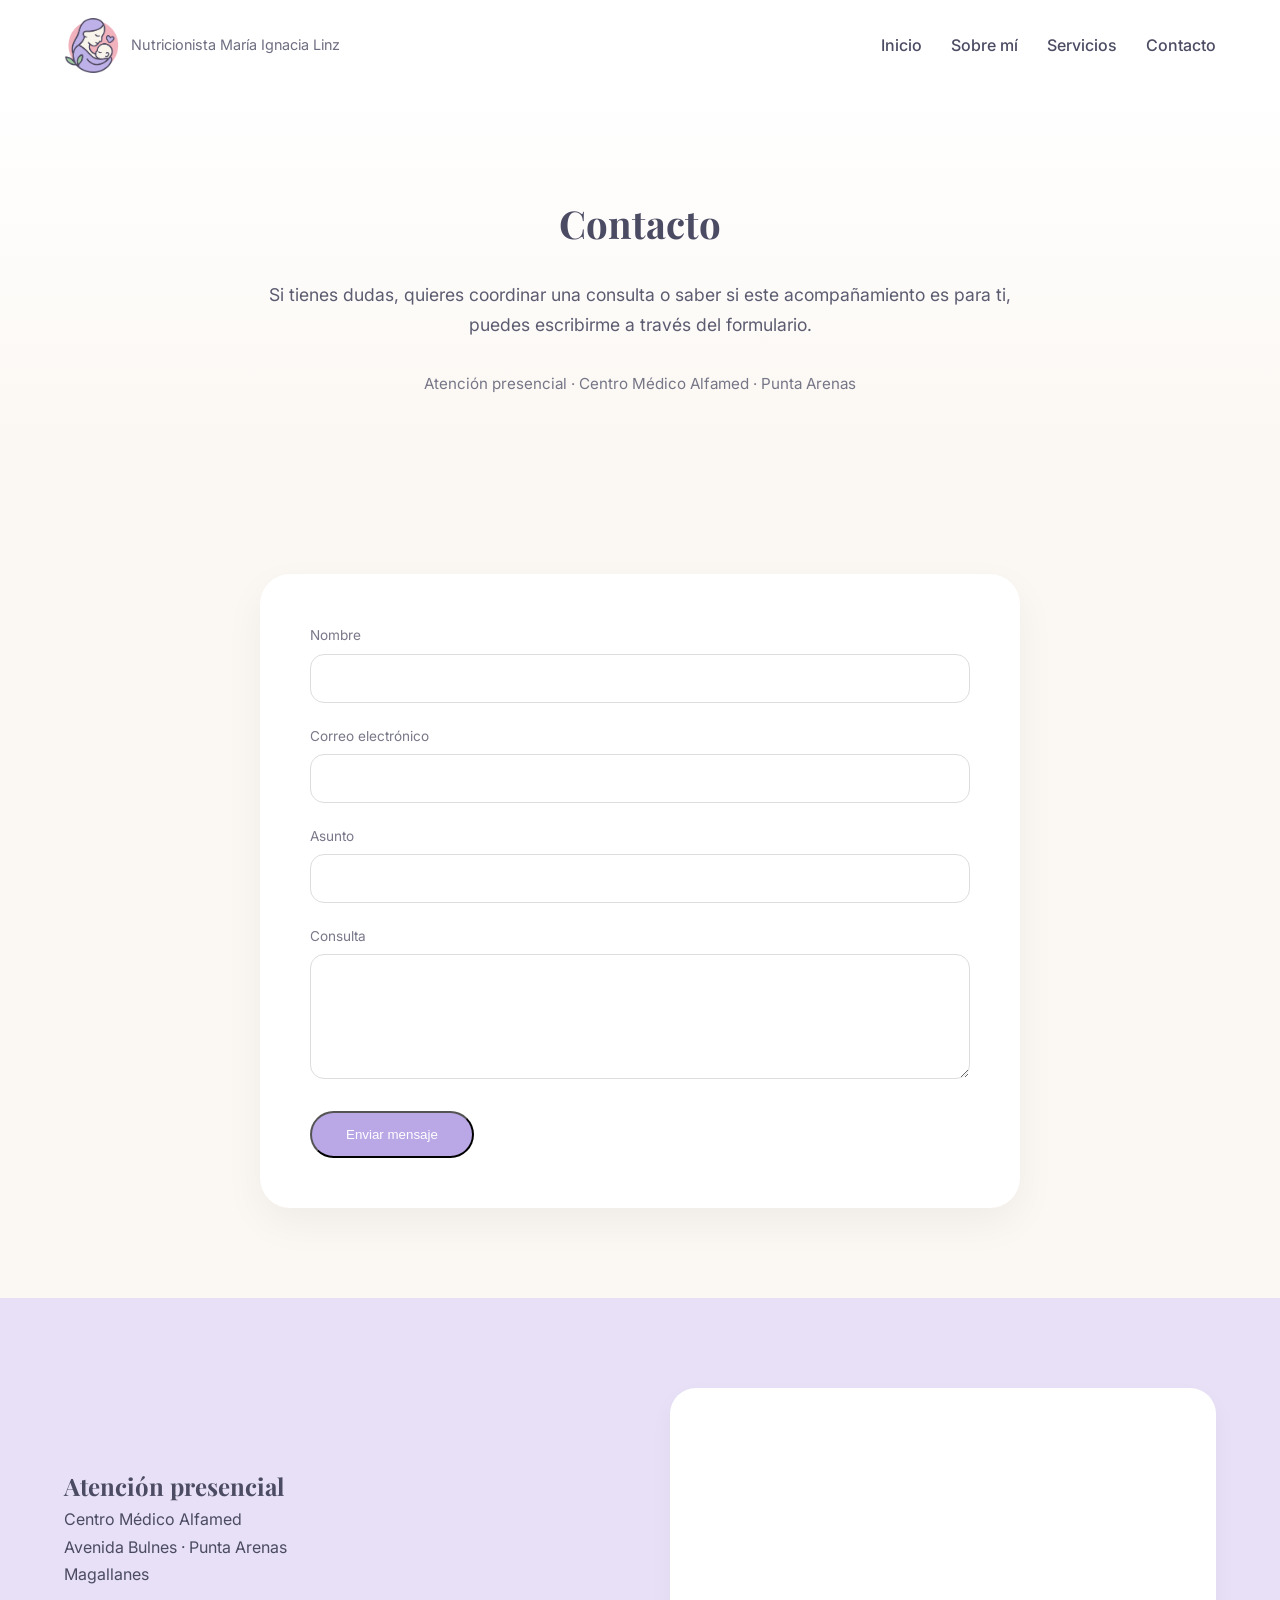
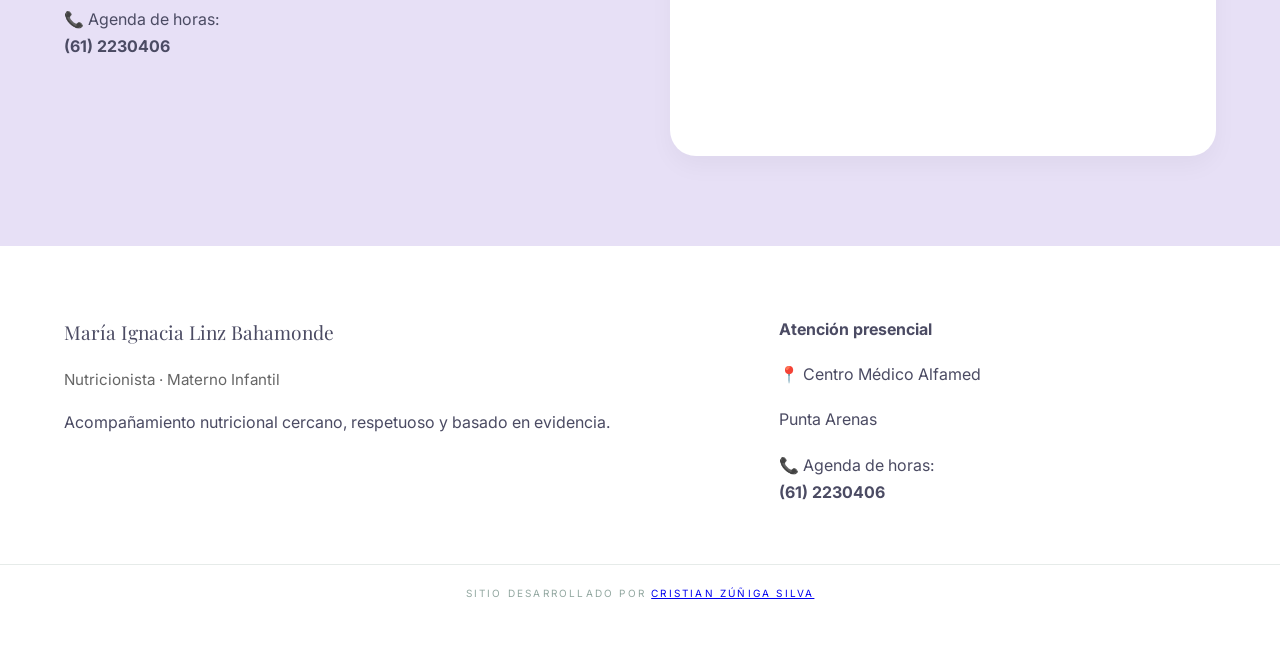
==== contacto.html @ c19d8e0f "initial website" ====
<!DOCTYPE html>
<html lang="es">
<head>
  <meta charset="UTF-8">
  <meta name="viewport" content="width=device-width, initial-scale=1.0">
  <title>Contacto | María Ignacia Linz</title>
  <meta name="description" content="Contacto con María Ignacia Linz, nutricionista materno infantil en Punta Arenas. Agenda tu consulta o envía tus dudas.">
  
  <link rel="stylesheet" href="styles.css">

  <link rel="preconnect" href="https://fonts.googleapis.com">
  <link rel="preconnect" href="https://fonts.gstatic.com" crossorigin>
  <link href="https://fonts.googleapis.com/css2?family=Playfair+Display:wght@500;600&family=Inter:wght@300;400;500&display=swap" rel="stylesheet">
</head>

<body class="contacto">

<header class="header">
  <div class="container header-content">
    <div class="brand">
      <img src="imagenes/logo 3.png" alt="Logo Nutrición Materno Infantil" class="logo">
      <span class="brand-name">Nutricionista María Ignacia Linz</span>
    </div>

    <button class="menu-toggle" aria-label="Abrir menú">
      ☰
    </button>

    <nav class="nav">
      <a href="index.html">Inicio</a>
      <a href="sobre-mi.html">Sobre mí</a>
      <a href="servicios.html">Servicios</a>
      <a href="contacto.html">Contacto</a>
    </nav>

  </div>
</header>

<!-- INTRO CONTACTO -->
<section class="services-intro">
  <div class="services-intro-content">
    <h1>Contacto</h1>
    <p class="services-intro-text">
      Si tienes dudas, quieres coordinar una consulta o saber si este
      acompañamiento es para ti, puedes escribirme a través del formulario.
    </p>
    <p class="services-intro-meta">
      Atención presencial · Centro Médico Alfamed · Punta Arenas
    </p>
  </div>
</section>

<!-- FORMULARIO -->
<section>
  <div class="container narrow">
    
    <form 
      action="https://formspree.io/f/xkoonzjy"
      method="POST"
      class="contact-form"
    >

      <div class="form-group">
        <label for="name">Nombre</label>
        <input type="text" id="name" name="nombre" required>
      </div>

      <div class="form-group">
        <label for="email">Correo electrónico</label>
        <input type="email" id="email" name="email" required>
      </div>

      <div class="form-group">
        <label for="subject">Asunto</label>
        <input type="text" id="subject" name="asunto" required>
      </div>

      <div class="form-group">
        <label for="message">Consulta</label>
        <textarea id="message" name="mensaje" rows="5" required></textarea>
      </div>

      <button type="submit" class="btn primary">
        Enviar mensaje
      </button>

    </form>

  </div>
</section>

<!-- UBICACIÓN -->
<section class="emotional">
  <div class="container emotional-grid">

    <div>
      <h2>Atención presencial</h2>
      <p>
        Centro Médico Alfamed<br>
        Avenida Bulnes · Punta Arenas<br>
        Magallanes
      </p>
      <p>
        📞 Agenda de horas:<br>
        <strong>(61) 2230406</strong>
      </p>
    </div>

    <div class="emotional-card">
      <iframe
        src="https://www.google.com/maps?q=Centro%20M%C3%A9dico%20Alfamed%20Punta%20Arenas&output=embed"
        width="100%"
        height="280"
        style="border:0;"
        allowfullscreen=""
        loading="lazy"
        referrerpolicy="no-referrer-when-downgrade">
      </iframe>
    </div>

  </div>
</section>

<footer class="footer">
  <div class="container footer-grid">

    <div class="footer-brand">
      <p class="footer-name">María Ignacia Linz Bahamonde</p>
      <p class="footer-role">Nutricionista · Materno Infantil</p>
      <p class="footer-phrase">
        Acompañamiento nutricional cercano, respetuoso y basado en evidencia.
      </p>
    </div>

    <div class="footer-contact">
      <p><strong>Atención presencial</strong></p>
      <p>📍 Centro Médico Alfamed</p>
      <p>Punta Arenas</p>
      <p class="footer-phone">
        📞 Agenda de horas:<br>
        <strong>(61) 2230406</strong>
      </p>
    </div>

  </div>

  <div class="footer-credit">
    <p>
      Sitio desarrollado por
      <a href="https://www.linkedin.com/in/cristianzunigas/" target="_blank">
        Cristian Zúñiga Silva
      </a>
    </p>
  </div>
</footer>

<script src="main.js"></script>
</body>
</html>
---- styles.css ----
:root {
  --lila: #b9a7e6;
  --lila-soft: #e7e0f6;
  --rosado: #f4b6c2;
  --crema: #fbf7f2;
  --gris: #4b4b63;
  --verde: #9ec9a3;
}

/* RESET */
* {
  margin: 0;
  padding: 0;
  box-sizing: border-box;
}

/* BASE */
body {
  font-family: 'Inter', sans-serif;
  background: var(--crema);
  color: var(--gris);
  line-height: 1.7;
}

h1, h2 {
  font-family: 'Playfair Display', serif;
}

p {
  margin-bottom: 18px;
}

.container {
  width: 90%;
  max-width: 1200px;
  margin: auto;
}

section {
  padding: 90px 0;
}

/* ==========================
   HELPERS EDITORIALES
========================== */

.container.narrow {
  max-width: 760px;
}

.text-centered-narrow {
  max-width: 720px;
  margin: 0 auto 40px;
  text-align: center;
}

.editorial-close {
  padding: 60px 0;
  text-align: center;
}

.editorial-close p {
  font-size: 1.05rem;
  line-height: 1.7;
}


/* HEADER */
.header {
  background: #fff;
  padding: 18px 0;
  position: relative; /* 👈 CLAVE */
  z-index: 1000;       /* 👈 CLAVE */
}

.header-content {
  display: flex;
  justify-content: space-between;
  align-items: center;
}

.logo {
  height: 55px;
}

/* BRAND */
.brand {
  display: flex;
  align-items: center;
  gap: 12px;
}

.brand-name {
  font-size: 0.9rem;
  opacity: 0.8;
  white-space: nowrap;
}

.nav a {
  margin-left: 25px;
  text-decoration: none;
  color: var(--gris);
  font-weight: 500;
}

.nav a:hover {
  color: var(--lila);
}

/* HERO */
.hero {
  padding: 100px 0;
}

.hero-grid {
  display: grid;
  grid-template-columns: 1.1fr 0.9fr;
  gap: 70px;
  align-items: center;
}

.hero-text {
  max-width: 520px;
}

.hero-text h1 {
  font-size: 2.8rem;
  margin-bottom: 26px;
}

.hero-text p {
  font-size: 1.1rem;
  margin-bottom: 42px;
}

.hero-buttons {
  display: flex;
  gap: 18px;
  margin-bottom: 28px;
}

.hero-image img {
  width: 100%;
  max-height: 420px;
  object-fit: cover;
  border-radius: 30px;
}

/* ==========================
   MENU HAMBURGUESA
========================== */

.menu-toggle {
  display: none;
  background: none;
  border: none;
  font-size: 1.8rem;
  cursor: pointer;
  color: var(--gris);
}

/* Mobile */
@media (max-width: 900px) {
  .menu-toggle {
    display: block;
  }

  .nav {
    position: absolute;
    top: 100%;
    right: 0;
    background: #fff;
    width: 100%;
    display: none;
    flex-direction: column;
    text-align: center;
    padding: 20px 0;
    box-shadow: 0 10px 30px rgba(0,0,0,0.05);
    z-index: 999; /* 👈 AÑADIR */
  }

  .nav a {
    margin: 12px 0;
    display: block;
  }

  .nav.nav-open {
    display: flex;
  }
}




/* ==========================
   SERVICES INTRO
========================== */

.services-intro {
  background: linear-gradient(180deg, #fff, var(--crema));
  padding: 100px 0 70px;
}

.services-intro-content {
  max-width: 760px;
  margin: auto;
  text-align: center;
}

.services-intro h1 {
  font-size: 2.4rem;
  margin-bottom: 24px;
}

.services-intro-text {
  font-size: 1.1rem;
  margin-bottom: 32px;
  opacity: 0.9;
}

.services-intro-meta {
  font-size: 0.95rem;
  opacity: 0.75;
  line-height: 1.6;
}

/* Caja editorial para intro de servicios */
.services-intro-box {
  background: #fff;
  border-radius: 36px;
  padding: 70px 40px;
  max-width: 1000px;
  margin: 40px auto 0;
  box-shadow: 0 20px 50px rgba(0,0,0,0.06);
}

@media (max-width: 700px) {
  .services-intro-box {
    padding: 50px 24px;
    border-radius: 28px;
  }
}


/* BUTTONS */
.btn {
  padding: 14px 34px;
  border-radius: 30px;
  text-decoration: none;
  font-weight: 500;
  display: inline-block;
}

.primary {
  background: var(--lila);
  color: #fff;
}

.primary:hover {
  background: #a795dc;
}

.secondary {
  border: 2px solid var(--lila);
  color: var(--lila);
}

.secondary:hover {
  background: var(--lila-soft);
}

/* VISUAL CONNECTION */
.visual-connection {
  padding: 50px 0;
}

.visual-image {
  width: 100%;
  max-height: 420px;
  object-fit: cover;
  border-radius: 32px;
  box-shadow: 0 15px 35px rgba(0,0,0,0.05);
}

/* EMOTIONAL (BASE INDEX) */
.emotional {
  background: var(--lila-soft);
}

.emotional-grid {
  display: grid;
  grid-template-columns: 1fr 1fr;
  gap: 60px;
  align-items: center;
}

.emotional-card {
  background: #fff;
  padding: 40px;
  border-radius: 26px;
  box-shadow: 0 10px 25px rgba(0,0,0,0.04);
}

/* SERVICES */
.services h2 {
  text-align: center;
  margin-bottom: 55px;
}

.services-grid {
  display: grid;
  grid-template-columns: repeat(auto-fit, minmax(220px, 1fr));
  gap: 22px;
}

.service-card {
  background: #fff;
  padding: 30px;
  border-radius: 26px;
  text-align: center;
  box-shadow: 0 10px 25px rgba(0,0,0,0.04);
  transition: transform 0.3s ease;
}

.service-card:hover {
  transform: translateY(-4px);
}



/* CTA (INDEX) */
.cta {
  background: var(--rosado);
  text-align: center;
}

.cta-pre {
  font-size: 0.95rem;
  margin-bottom: 18px;
  opacity: 0.85;
}

.cta h2 {
  margin-bottom: 22px;
}

.cta p {
  margin-bottom: 34px;
  max-width: 520px;
  margin-inline: auto;
}

/* FOOTER */
.footer {
  background: #fff;
  padding: 70px 0 30px;
}

.footer-grid {
  display: grid;
  grid-template-columns: 1.2fr 0.8fr;
  gap: 60px;
  margin-bottom: 40px;
}

.footer-name {
  font-family: 'Playfair Display', serif;
  font-size: 1.2rem;
}

.footer-role {
  font-size: 0.95rem;
  color: #666;
  margin-bottom: 16px;
}

.footer-credit {
  margin-top:40px;
  padding-top:20px;
  border-top:1px solid rgba(14,59,44,.10);
  text-align:center;
  font-size:10px;
  letter-spacing:.22em;
  text-transform:uppercase;
  color:rgba(14,59,44,.45);
}

/* ==========================
   VARIANTES SOBRE MI
========================== */

body.sobre-mi .hero {
  padding: 80px 0;
  background: linear-gradient(180deg, var(--crema), #fff);
}

body.sobre-mi .hero-text h1 {
  font-size: 2.4rem;
}

body.sobre-mi .emotional {
  padding: 110px 0;
}

body.sobre-mi .services:first-of-type .service-card {
  text-align: left;
  font-size: 0.95rem;
}

body.sobre-mi .cta {
  background: var(--lila-soft);
}

body.sobre-mi .editorial p {
  letter-spacing: 0.2px;
}


/* ==========================
   HERO – VARIANTES POR PÁGINA
========================== */

/* HOME: imagen más profesional, contenida */
body.home .hero-image img {
  border-radius: 22px;
  max-height: 480px;
  object-fit: cover;
}

/* SOBRE MI: imagen más humana, suave */
body.sobre-mi .hero-image img {
  border-radius: 42px;
  max-height: 460px;
}



/* RESPONSIVE */
@media (max-width: 900px) {
  .hero-grid,
  .emotional-grid,
  .process-grid,
  .footer-grid {
    grid-template-columns: 1fr;
    text-align: center;
  }


  .hero-buttons {
    justify-content: center;
  }

  /* Seguimiento nutricional */
  body.servicios .follow-up .services-grid {
    grid-template-columns: 1fr;
  }
}


/* ==========================
   VARIANTE SERVICIOS
========================== */

body.servicios section {
  padding: 80px 0;
}

/* Intro editorial (reemplaza hero) */
body.servicios .services-intro {
  background: linear-gradient(180deg, #fff, var(--crema));
  padding: 100px 0 70px;
}

body.servicios .services-intro h1 {
  font-size: 2.4rem;
  margin-bottom: 24px;
}

body.servicios .services-intro p {
  font-size: 1.05rem;
  max-width: 760px;
  margin: 0 auto 28px;
  opacity: 0.9;
}

body.servicios .services-intro .meta {
  font-size: 0.95rem;
  opacity: 0.75;
}

/* Servicios: look más editorial */
body.servicios .services h2 {
  margin-bottom: 40px;
}

body.servicios .service-card {
  text-align: left;
  padding: 36px 34px;
}

body.servicios .service-card strong {
  display: block;
  font-size: 1rem;
  margin-bottom: 14px;
}

body.servicios .service-card p {
  font-size: 0.95rem;
  line-height: 1.6;
}

/* Proceso más liviano */
body.servicios .process-step {
  box-shadow: 0 10px 30px rgba(0,0,0,0.04);
}

/* CTA más suave que el home */
body.servicios .cta {
  background: var(--lila-soft);
}

/* ==========================
   SEGUIMIENTO NUTRICIONAL
========================== */

.follow-up {
  background-color: #faf7f3; /* leve diferencia respecto al fondo base */
}

body.servicios .follow-up h2 {
  margin-bottom: 30px;
}


/* PROCESS */
.process {
  background: #fff;
}

.process h2 {
  text-align: center;
}

.process-grid {
  display: grid;
  grid-template-columns: repeat(3, 1fr);
  gap: 32px;
  margin-top: 50px;
}

.process-step {
  background: var(--lila-soft);
  padding: 34px;
  border-radius: 26px;
  text-align: center;
}

.process-step span {
  display: inline-block;
  background: var(--lila);
  color: #fff;
  width: 42px;
  height: 42px;
  border-radius: 50%;
  line-height: 42px;
  margin-bottom: 18px;
}

body.servicios .follow-up .services-grid {
  grid-template-columns: repeat(2, 1fr);
  max-width: 900px;
  margin: 0 auto;
}

.follow-up-title {
  text-align: center;
  margin-bottom: 40px;
}

.follow-up-intro {
  text-align: center;
  max-width: 720px;
  margin: 0 auto 50px;
  font-size: 1rem;
  opacity: 0.9;
}

body.servicios .follow-up {
  border-top: 1px solid rgba(0,0,0,0.04);
}


/* ==========================
   FORMULARIO DE CONTACTO
========================== */

.contact-form {
  background: #fff;
  padding: 50px;
  border-radius: 30px;
  box-shadow: 0 15px 40px rgba(0,0,0,0.05);
}

.form-group {
  display: flex;
  flex-direction: column;
  margin-bottom: 22px;
}

.form-group label {
  font-size: 0.85rem;
  margin-bottom: 6px;
  opacity: 0.75;
}

.form-group input,
.form-group textarea {
  font-family: 'Inter', sans-serif;
  padding: 14px 16px;
  border-radius: 14px;
  border: 1px solid #ddd;
  font-size: 0.95rem;
  background: #fff;
  transition: border 0.2s ease, box-shadow 0.2s ease;
}

.form-group input:focus,
.form-group textarea:focus {
  outline: none;
  border-color: var(--lila);
  box-shadow: 0 0 0 3px rgba(185, 167, 230, 0.25);
}

.contact-form button {
  margin-top: 10px;
}
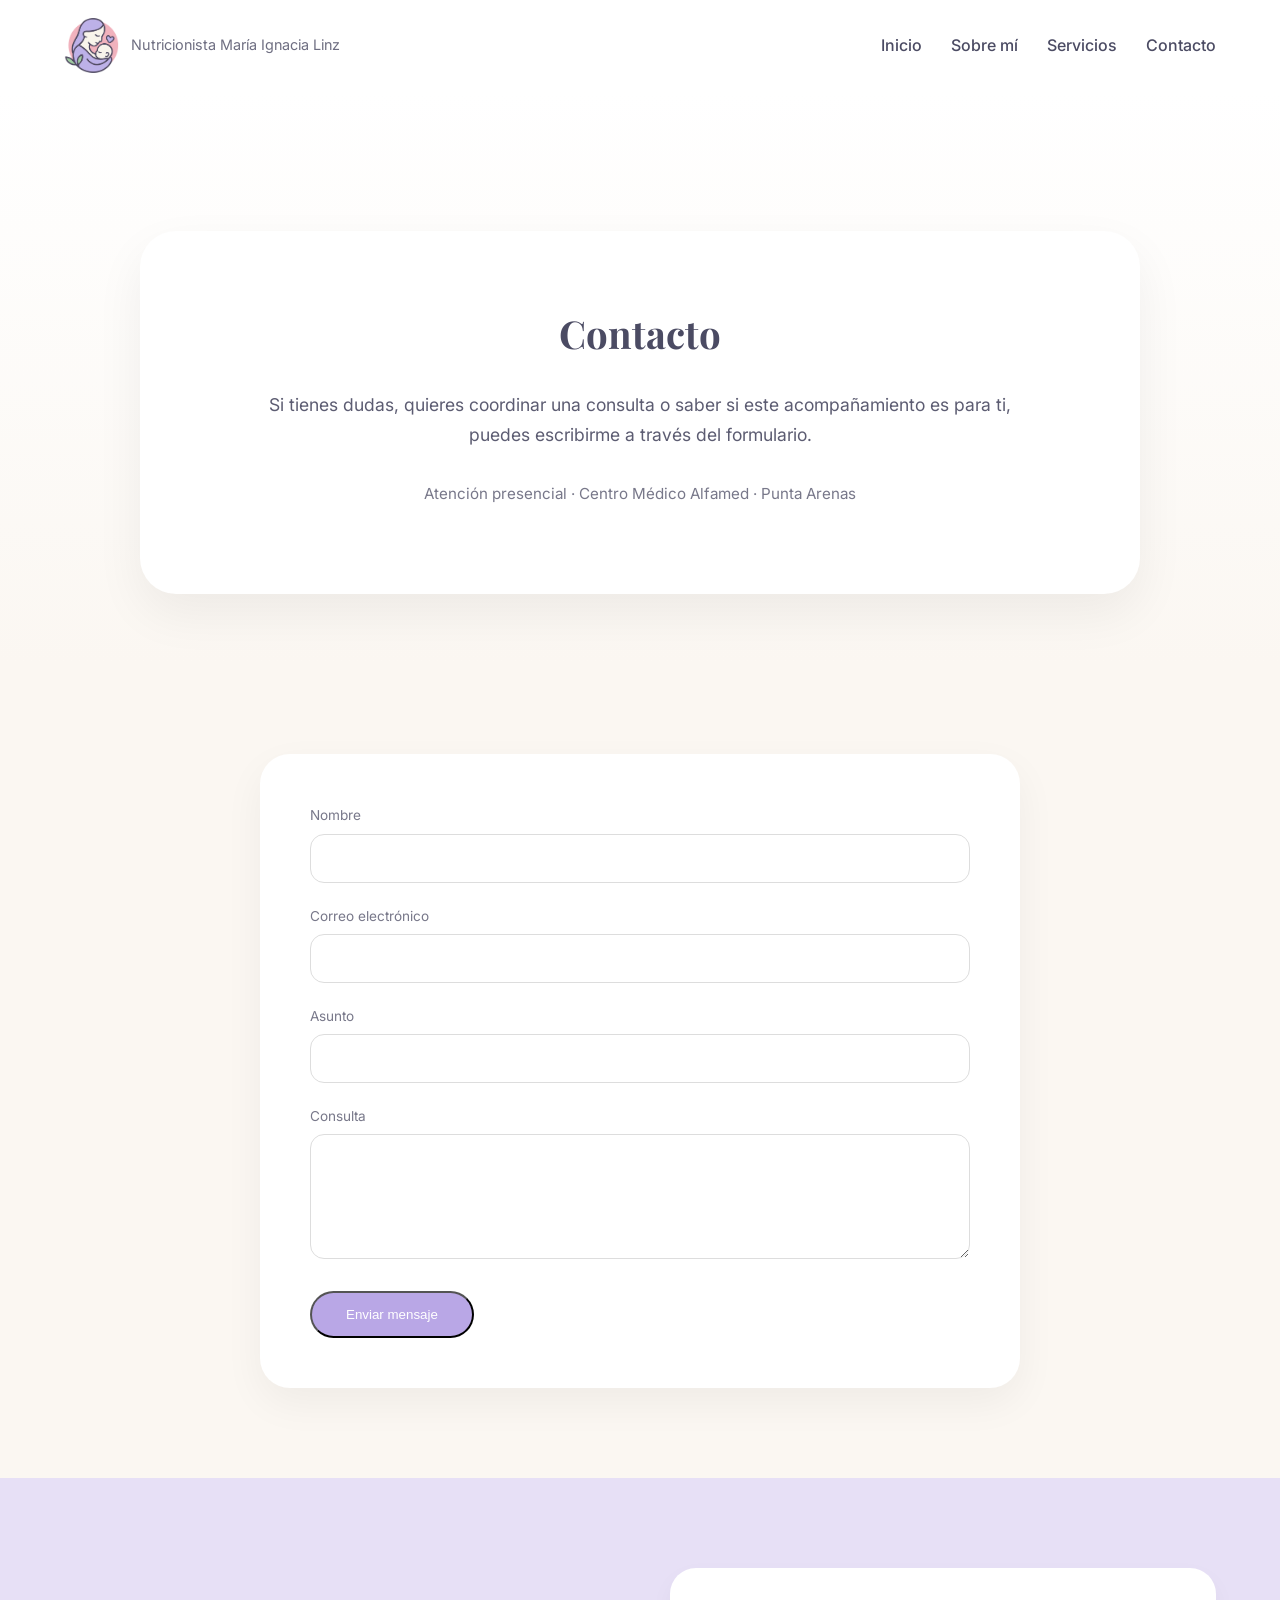
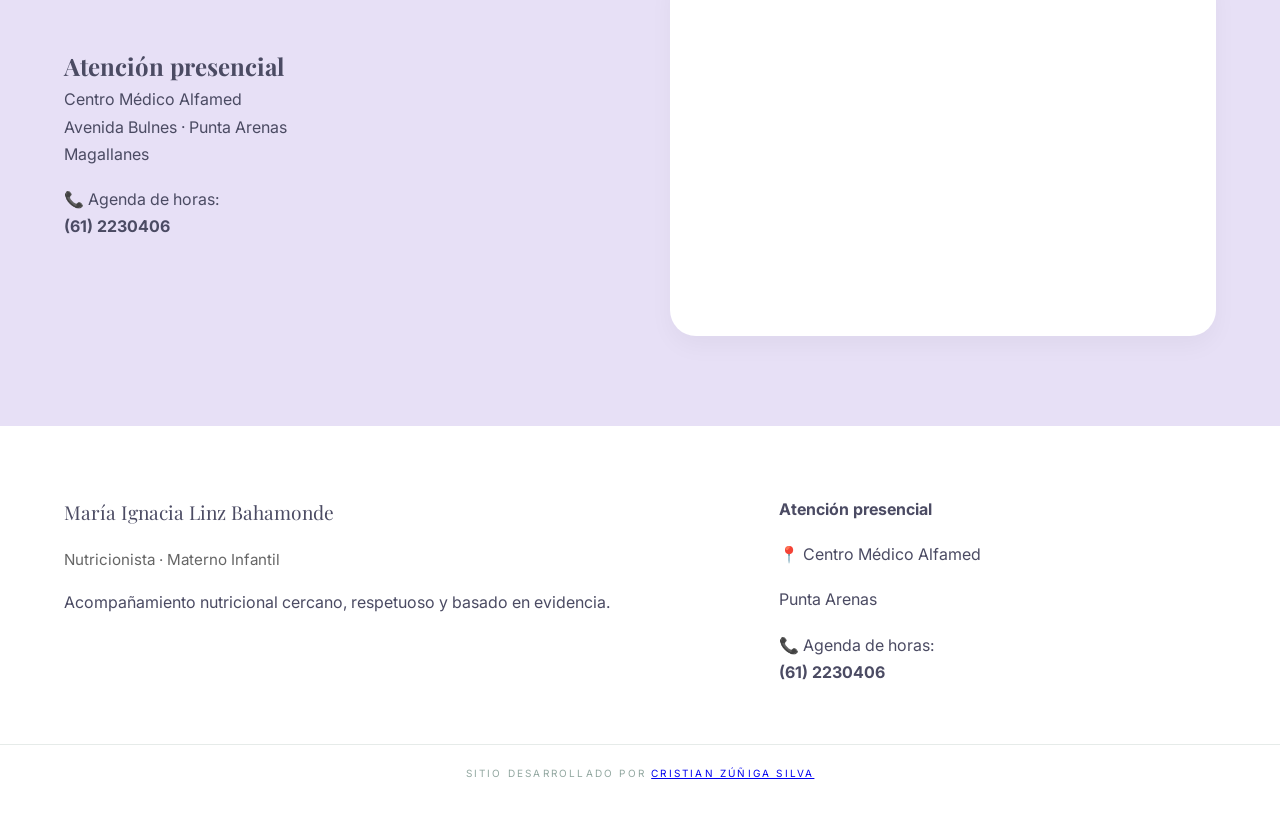
==== commit 64958e96: "Update contacto.html" ====
--- a/contacto.html
+++ b/contacto.html
@@ -36,21 +36,21 @@
   </div>
 </header>
 
-<!-- INTRO CONTACTO -->
 <section class="services-intro">
-  <div class="services-intro-content">
-    <h1>Contacto</h1>
-    <p class="services-intro-text">
-      Si tienes dudas, quieres coordinar una consulta o saber si este
-      acompañamiento es para ti, puedes escribirme a través del formulario.
-    </p>
-    <p class="services-intro-meta">
-      Atención presencial · Centro Médico Alfamed · Punta Arenas
-    </p>
+  <div class="services-intro-box">
+    <div class="container services-intro-content">
+      <h1>Contacto</h1>
+      <p class="services-intro-text">
+        Si tienes dudas, quieres coordinar una consulta o saber si este
+        acompañamiento es para ti, puedes escribirme a través del formulario.
+      </p>
+      <p class="services-intro-meta">
+        Atención presencial · Centro Médico Alfamed · Punta Arenas
+      </p>
+    </div>
   </div>
 </section>
 
-<!-- FORMULARIO -->
 <section>
   <div class="container narrow">
     
@@ -89,7 +89,6 @@
   </div>
 </section>
 
-<!-- UBICACIÓN -->
 <section class="emotional">
   <div class="container emotional-grid">
 
@@ -157,3 +156,5 @@
 <script src="main.js"></script>
 </body>
 </html>
+
+
--- a/styles.css
+++ b/styles.css
@@ -456,6 +456,24 @@
   }
 }
 
+  /* ==========================
+     SERVICIOS – MOBILE FIX
+  ========================== */
+
+  body.servicios .services-grid {
+    max-width: 520px;
+    margin: 0 auto;
+  }
+
+  body.servicios .service-card {
+    padding: 24px 22px;
+    text-align: left;
+  }
+
+  body.servicios .service-card p {
+    font-size: 0.9rem;
+    line-height: 1.55;
+  }
 
 /* ==========================
    VARIANTE SERVICIOS
@@ -546,6 +564,10 @@
   grid-template-columns: repeat(3, 1fr);
   gap: 32px;
   margin-top: 50px;
+}
+
+.process-step {
+  min-width: 0;
 }
 
 .process-step {
@@ -634,3 +656,41 @@
 .contact-form button {
   margin-top: 10px;
 }
+
+/* ==========================
+   FIX MOBILE SAFARI – PROCESO
+========================== */
+
+@media (max-width: 600px) {
+
+  body {
+    overflow-x: hidden;
+  }
+
+  .process-grid {
+    grid-template-columns: 1fr !important;
+    gap: 24px;
+  }
+
+  .process-step {
+    padding: 28px 22px;
+  }
+  /* Seguimiento nutricional */
+  body.servicios .follow-up .service-card {
+    padding: 22px 20px;
+  }
+
+  body.servicios .follow-up .service-card p {
+    font-size: 0.88rem;
+    line-height: 1.5;
+  }
+
+  body.servicios .follow-up .service-card strong {
+    font-size: 0.95rem;
+    display: block;
+    margin-bottom: 10px;
+  }
+
+}
+
+
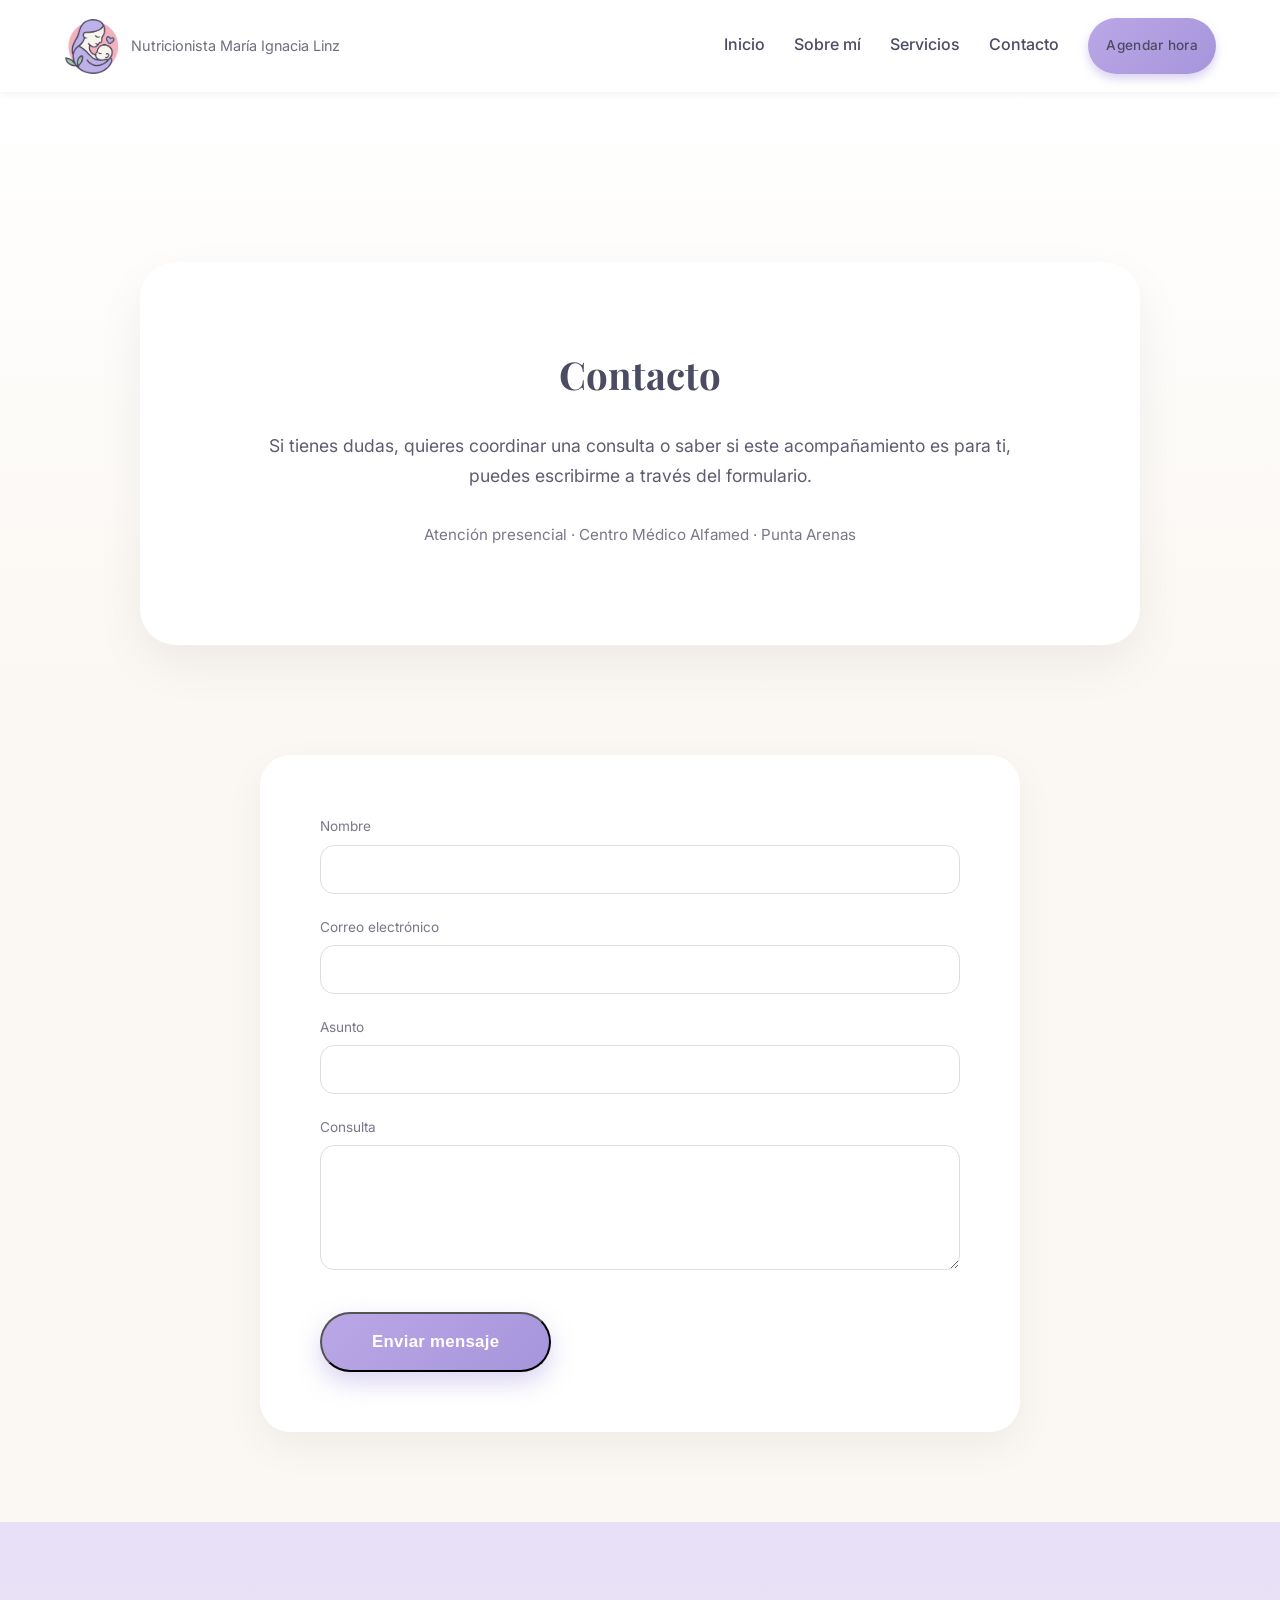
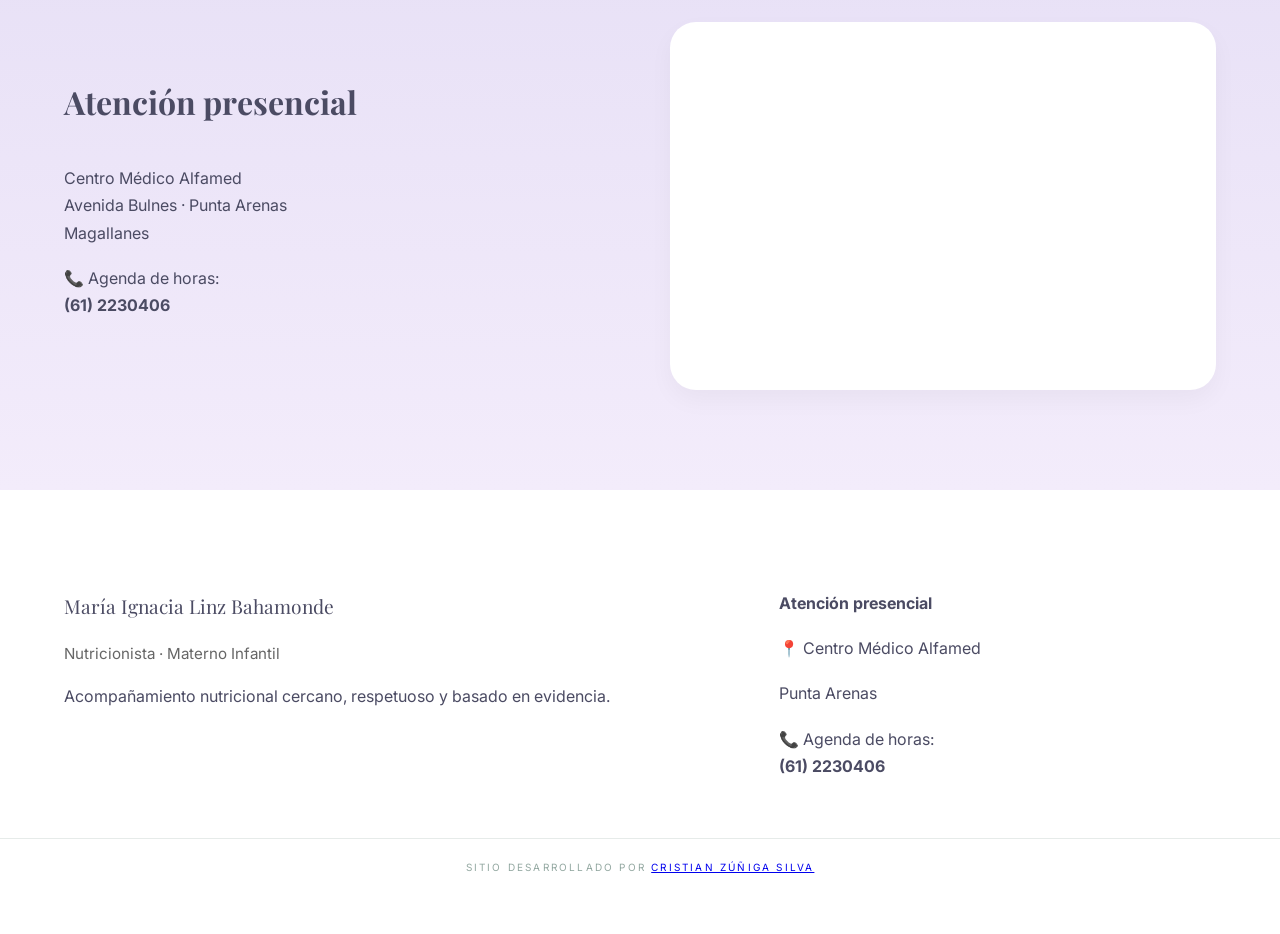
==== commit 0e1ef733: "Update contacto.html" ====
--- a/contacto.html
+++ b/contacto.html
@@ -31,6 +31,7 @@
       <a href="sobre-mi.html">Sobre mí</a>
       <a href="servicios.html">Servicios</a>
       <a href="contacto.html">Contacto</a>
+      <a href="agendar.html" class="btn tertiary nav-cta">Agendar hora</a>
     </nav>
 
   </div>
@@ -156,5 +157,3 @@
 <script src="main.js"></script>
 </body>
 </html>
-
-
--- a/styles.css
+++ b/styles.css
@@ -5,6 +5,11 @@
   --crema: #fbf7f2;
   --gris: #4b4b63;
   --verde: #9ec9a3;
+
+  --space-xl: 110px;
+  --space-lg: 90px;
+  --space-md: 70px;
+  --space-sm: 50px;
 }
 
 /* RESET */
@@ -37,7 +42,12 @@
 }
 
 section {
-  padding: 90px 0;
+  padding: var(--space-lg) 0;
+}
+
+/* CONTACTO AJUSTES */
+body.contacto section:nth-of-type(2) {
+  padding-top: 40px;
 }
 
 /* ==========================
@@ -55,8 +65,12 @@
 }
 
 .editorial-close {
-  padding: 60px 0;
-  text-align: center;
+  padding: 80px 0 60px;
+  text-align: center;
+}
+
+body.sobre-mi .editorial-close {
+  background: #fff;
 }
 
 .editorial-close p {
@@ -64,14 +78,34 @@
   line-height: 1.7;
 }
 
+body.sobre-mi .services:nth-of-type(3) .service-card {
+  padding: 18px 22px;
+  font-size: 0.9rem;
+  border-radius: 40px;
+  box-shadow: 0 5px 15px rgba(0,0,0,0.05);
+}
+
+/* BLOQUE HUMANO SOBRE MI */
+body.sobre-mi .services:nth-of-type(2) {
+  background: var(--crema);
+}
+
+body.sobre-mi .services:nth-of-type(2) .service-card {
+  background: #fff;
+  border-radius: 22px;
+}
 
 /* HEADER */
 .header {
-  background: #fff;
+  background: rgba(255,255,255,0.95);
+  backdrop-filter: blur(8px);
   padding: 18px 0;
-  position: relative; /* 👈 CLAVE */
-  z-index: 1000;       /* 👈 CLAVE */
-}
+  position: sticky;
+  top: 0;
+  z-index: 1000;
+  box-shadow: 0 2px 8px rgba(0,0,0,.05);
+}
+
 
 .header-content {
   display: flex;
@@ -109,7 +143,7 @@
 
 /* HERO */
 .hero {
-  padding: 100px 0;
+  padding: 140px 0 120px;
 }
 
 .hero-grid {
@@ -124,8 +158,9 @@
 }
 
 .hero-text h1 {
-  font-size: 2.8rem;
-  margin-bottom: 26px;
+  font-size: clamp(2.8rem, 5vw, 3.8rem);
+  line-height: 1.12;
+  margin-bottom: 32px;
 }
 
 .hero-text p {
@@ -159,8 +194,588 @@
   color: var(--gris);
 }
 
-/* Mobile */
+
+/* ==========================
+   SERVICES INTRO
+========================== */
+
+.services-intro {
+  background: linear-gradient(180deg, #fff, var(--crema));
+  padding: var(--space-xl) 0 var(--space-md);
+}
+
+.services-intro-content {
+  max-width: 760px;
+  margin: auto;
+  text-align: center;
+}
+
+.services-intro h1 {
+  font-size: 2.4rem;
+  margin-bottom: 24px;
+}
+
+.services-intro-text {
+  font-size: 1.1rem;
+  margin-bottom: 32px;
+  opacity: 0.9;
+}
+
+.services-intro-meta {
+  font-size: 0.95rem;
+  opacity: 0.75;
+  line-height: 1.6;
+}
+
+/* Caja editorial para intro de servicios */
+.services-intro-box {
+  background: #fff;
+  border-radius: 36px;
+  padding: 80px 60px;
+  max-width: 1000px;
+  margin: 60px auto 0;
+  box-shadow: 0 20px 50px rgba(0,0,0,0.06);
+}
+
+
+/* BUTTONS */
+.btn {
+  padding: 18px 50px;   /* más ancho + más alto */
+  min-height: 56px;     /* altura mínima táctil (UX móvil real) */
+  font-size: 1.05rem;
+  border-radius: 40px;  /* más moderno */
+  font-weight: 600;     /* más peso visual */
+  letter-spacing: .3px;
+
+  text-decoration: none;
+  display: inline-flex;
+  align-items: center;
+  justify-content: center;
+}
+
+
+.primary {
+  background: linear-gradient(135deg, var(--lila), #a795dc);
+  color: #fff;
+  box-shadow: 0 10px 24px rgba(149,128,214,.35);
+  transition: .25s ease;
+}
+
+.primary:hover {
+  transform: translateY(-3px);
+  box-shadow: 0 16px 34px rgba(149,128,214,.45);
+}
+
+.secondary {
+  border: 2px solid var(--lila);
+  color: var(--lila);
+}
+
+.secondary:hover {
+  background: var(--lila-soft);
+}
+
+.tertiary {
+  background: linear-gradient(135deg, var(--lila), #a795dc);
+  color: #fff;
+  box-shadow: 0 5px 10px rgba(149,128,214,.35);
+  transition: .25s ease;
+}
+
+.tertiary:hover {
+  transform: translateY(-2px);
+  box-shadow: 0 10px 30px rgba(149,128,214,.45);
+}
+
+/* VISUAL CONNECTION */
+.visual-connection {
+  padding: 50px 0;
+}
+
+.visual-image {
+  width: 100%;
+  max-height: 420px;
+  object-fit: cover;
+  border-radius: 32px;
+  box-shadow: 0 15px 35px rgba(0,0,0,0.05);
+}
+
+/* EMOTIONAL (BASE INDEX) */
+.emotional {
+  background: linear-gradient(180deg, var(--lila-soft), #f3ecfb);
+}
+
+body.contacto .emotional {
+  padding: 100px 0;
+}
+
+.emotional-grid {
+  display: grid;
+  grid-template-columns: 1fr 1fr;
+  gap: 60px;
+  align-items: center;
+}
+
+.emotional-card {
+  background: #fff;
+  padding: 40px;
+  border-radius: 26px;
+  box-shadow: 0 10px 25px rgba(0,0,0,0.04);
+}
+
+/* SERVICES */
+.services h2 {
+  text-align: center;
+  margin-bottom: 55px;
+}
+
+.services-grid {
+  display: grid;
+  grid-template-columns: repeat(auto-fit, minmax(260px, 1fr));
+  gap: 26px;
+}
+
+.service-card {
+  background: #fff;
+  padding: 34px 32px;
+  border-radius: 26px;
+  height: 100%;
+  text-align: center;
+  box-shadow: 0 15px 40px rgba(0,0,0,0.06);
+  border: 1px solid rgba(0,0,0,0.03);
+  transition: transform 0.3s ease;
+}
+
+.service-card:hover {
+  transform: translateY(-4px);
+}
+
+
+
+/* CTA (INDEX) */
+.cta {
+  background: linear-gradient(135deg, var(--rosado), #f7c6cf);
+  text-align: center;
+  color: #3d3d4f;
+}
+
+.cta .btn.primary {
+  background: var(--lila);
+  box-shadow: 0 12px 30px rgba(0,0,0,.12);
+}
+
+.cta-pre {
+  font-size: 0.95rem;
+  margin-bottom: 18px;
+  opacity: 0.85;
+}
+
+.cta h2 {
+  margin-bottom: 22px;
+}
+
+.cta p {
+  margin-bottom: 34px;
+  max-width: 520px;
+  margin-inline: auto;
+}
+
+/* FOOTER */
+.footer {
+  background: #fff;
+  padding: 100px 0 40px;
+}
+
+.footer-grid {
+  display: grid;
+  grid-template-columns: 1.2fr 0.8fr;
+  gap: 60px;
+  margin-bottom: 40px;
+}
+
+.footer-name {
+  font-family: 'Playfair Display', serif;
+  font-size: 1.2rem;
+}
+
+.footer-role {
+  font-size: 0.95rem;
+  color: #666;
+  margin-bottom: 16px;
+}
+
+.footer-credit {
+  margin-top:40px;
+  padding-top:20px;
+  border-top:1px solid rgba(14,59,44,.10);
+  text-align:center;
+  font-size:10px;
+  letter-spacing:.22em;
+  text-transform:uppercase;
+  color:rgba(14,59,44,.45);
+}
+
+/* ==========================
+   VARIANTES SOBRE MI
+========================== */
+
+body.sobre-mi .hero {
+  padding: 110px 0 90px;
+  background: linear-gradient(180deg, #fff, var(--crema));
+}
+
+body.sobre-mi .hero-text h1 {
+  font-size: 2.6rem;
+  margin-bottom: 12px;
+}
+
+body.sobre-mi .hero-text p {
+  font-size: 1.05rem;
+  max-width: 480px;
+  margin-bottom: 14px;
+}
+
+body.sobre-mi .hero-text p:last-child {
+  margin-bottom: 0;
+}
+
+body.sobre-mi .emotional {
+  padding: 100px 0;
+  background: linear-gradient(180deg, var(--lila-soft), #efe8fb);
+}
+
+body.sobre-mi .services:first-of-type .service-card {
+  text-align: left;
+  font-size: 0.95rem;
+}
+
+body.sobre-mi .cta {
+  background: linear-gradient(180deg, var(--lila-soft), #e3daf8);
+}
+
+body.sobre-mi .editorial p {
+  letter-spacing: 0.2px;
+}
+
+/* ==========================
+   SOBRE MI - FORMACIÓN
+========================== */
+
+body.sobre-mi .services:nth-of-type(1) .services-grid {
+  max-width: 900px;
+  margin: 40px auto 0;
+  grid-template-columns: repeat(auto-fit, minmax(220px, 1fr));
+  gap: 18px;
+}
+
+body.sobre-mi .service-card {
+  padding: 22px 18px;
+  font-size: 0.9rem;
+  line-height: 1.5;
+  text-align: center;
+  border-radius: 18px;
+  box-shadow: 0 8px 20px rgba(0,0,0,0.05);
+}
+
+body.sobre-mi .services:nth-of-type(1) {
+  background: linear-gradient(180deg, #fff, #f8f6f2);
+}
+
+body.sobre-mi .service-card strong {
+  display: block;
+  margin-bottom: 6px;
+  font-size: 0.95rem;
+}
+
+body.sobre-mi .services {
+  padding: 70px 0;
+}
+
+body.sobre-mi .services-grid {
+  align-items: stretch;
+}
+
+/* ==========================
+   HERO – VARIANTES POR PÁGINA
+========================== */
+
+/* HOME: imagen más profesional, contenida */
+body.home .hero-image img {
+  border-radius: 22px;
+  max-height: 480px;
+  object-fit: cover;
+}
+
+/* SOBRE MI: imagen más humana, suave */
+body.sobre-mi .hero-image img {
+  border-radius: 42px;
+  max-height: 460px;
+}
+
+
+
+  /* ==========================
+     SERVICIOS – AJUSTES BASE
+  ========================== */
+
+  body.servicios .services-grid {
+    max-width: 900px;
+    margin: 0 auto;
+  }
+
+  body.servicios .service-card {
+    padding: 32px 34px;
+    text-align: left;
+  }
+
+  body.servicios .service-card p {
+    font-size: 0.9rem;
+    line-height: 1.55;
+  }
+
+
+/* ==========================
+   VARIANTE SERVICIOS
+========================== */
+
+body.servicios section {
+  padding: 70px 0;
+}
+
+/* Intro editorial (reemplaza hero) */
+body.servicios .services-intro {
+  background: linear-gradient(180deg, #fff, var(--crema));
+}
+
+body.servicios .services-intro h1 {
+  font-size: 2.4rem;
+  margin-bottom: 24px;
+}
+
+body.servicios .services-intro p {
+  font-size: 1.05rem;
+  max-width: 760px;
+  margin: 0 auto 28px;
+  opacity: 0.9;
+}
+
+body.servicios .services-intro .meta {
+  font-size: 0.95rem;
+  opacity: 0.75;
+}
+
+/* Servicios: look más editorial */
+body.servicios .services h2 {
+  margin-bottom: 40px;
+}
+
+
+body.servicios .service-card strong {
+  display: block;
+  font-size: 1rem;
+  margin-bottom: 10px;
+  line-height: 1.4;
+}
+
+body.servicios .service-card p {
+  font-size: 0.95rem;
+  line-height: 1.6;
+}
+
+/* Proceso más liviano */
+body.servicios .process-step {
+  box-shadow: 0 10px 30px rgba(0,0,0,0.04);
+}
+
+/* CTA más suave que el home */
+body.servicios .cta {
+  background: linear-gradient(180deg, var(--lila-soft), #ddd3f5);
+  margin-top: 40px;
+}
+
+/* ==========================
+   SEGUIMIENTO NUTRICIONAL
+========================== */
+
+.follow-up {
+  background: linear-gradient(180deg, #faf7f3, #f3eee8); /* leve diferencia respecto al fondo base */
+}
+
+body.servicios .follow-up h2 {
+  margin-bottom: 30px;
+}
+
+
+/* PROCESS */
+.process {
+  background: var(--lila-soft);
+  padding: 90px 0;
+  border-top: 1px solid rgba(0,0,0,0.05);
+  border-bottom: 1px solid rgba(0,0,0,0.05);
+}
+
+
+.process h2 {
+  text-align: center;
+}
+
+.process-grid {
+  display: grid;
+  grid-template-columns: repeat(3, 1fr);
+  gap: 32px;
+  margin-top: 50px;
+}
+
+.process-step {
+  min-width: 0;
+  background: #fff;
+  padding: 34px;
+  border-radius: 26px;
+  text-align: center;
+  box-shadow: 0 10px 25px rgba(0,0,0,.06);
+  transition: .25s ease;
+}
+
+.process-step:hover {
+  transform: translateY(-4px);
+  box-shadow: 0 18px 38px rgba(0,0,0,.10);
+}
+
+
+.process-step span {
+  display: inline-block;
+  background: var(--lila);
+  color: #fff;
+  width: 42px;
+  height: 42px;
+  border-radius: 50%;
+  line-height: 42px;
+  margin-bottom: 18px;
+}
+
+body.servicios .follow-up .services-grid {
+  grid-template-columns: repeat(2, 1fr);
+  max-width: 900px;
+  margin: 0 auto;
+}
+
+.follow-up-title {
+  text-align: center;
+  margin-bottom: 40px;
+}
+
+.follow-up-intro {
+  text-align: center;
+  max-width: 720px;
+  margin: 0 auto 50px;
+  font-size: 1rem;
+  opacity: 0.9;
+}
+
+body.servicios .follow-up {
+  border-top: 1px solid rgba(0,0,0,0.04);
+}
+
+
+/* ==========================
+   FORMULARIO DE CONTACTO
+========================== */
+
+.contact-form {
+  background: #fff;
+  padding: 60px;
+  border-radius: 30px;
+  box-shadow: 0 15px 40px rgba(0,0,0,0.05);
+}
+
+.form-group {
+  display: flex;
+  flex-direction: column;
+  margin-bottom: 22px;
+}
+
+.form-group label {
+  font-size: 0.85rem;
+  margin-bottom: 6px;
+  opacity: 0.75;
+}
+
+.form-group input,
+.form-group textarea {
+  font-family: 'Inter', sans-serif;
+  padding: 14px 16px;
+  border-radius: 14px;
+  border: 1px solid #ddd;
+  font-size: 0.95rem;
+  background: #fff;
+  transition: border 0.2s ease, box-shadow 0.2s ease;
+}
+
+.form-group input:focus,
+.form-group textarea:focus {
+  outline: none;
+  border-color: var(--lila);
+  box-shadow: 0 0 0 3px rgba(185, 167, 230, 0.25);
+}
+
+.contact-form button {
+  margin-top: 20px;
+  align-self: center;
+  min-width: 200px;
+}
+
+
+/* BOTON CTA NAV */
+.nav-cta {
+  margin-left: 20px;
+  padding: 8px 18px;
+  font-size: 0.85rem;
+}
+
+
+/* ==========================
+   AGENDAR (CORRECTO)
+========================== */
+
+body.agendar .agendar-hero {
+  padding: var(--space-xl) 0 var(--space-md);
+  text-align: center;
+}
+
+body.agendar .agendar-sub {
+  font-size: 1.05rem;
+  margin-bottom: 40px;
+  opacity: 0.9;
+}
+
+body.agendar .agendar-btn {
+  font-size: 1.05rem;
+  padding: 16px 42px;
+  border-radius: 40px;
+  margin-bottom: 36px; /* 👈 EL ESPACIADO REAL */
+}
+
+body.agendar .agendar-note {
+  font-size: 0.9rem;
+  opacity: 0.7;
+  margin: 0;
+}
+
+
+/* =================================================
+   RESPONSIVE
+   TODO EL MOBILE VIVE AQUÍ (NADA ARRIBA)
+================================================= */
+
+@media (min-width: 1200px){
+  section h2{
+    font-size: 2.3rem;
+  }
+}
+
+/* ===== TABLET / MENU ===== */
 @media (max-width: 900px) {
+
   .menu-toggle {
     display: block;
   }
@@ -176,7 +791,7 @@
     text-align: center;
     padding: 20px 0;
     box-shadow: 0 10px 30px rgba(0,0,0,0.05);
-    z-index: 999; /* 👈 AÑADIR */
+    z-index: 999;
   }
 
   .nav a {
@@ -187,256 +802,7 @@
   .nav.nav-open {
     display: flex;
   }
-}
-
-
-
-
-/* ==========================
-   SERVICES INTRO
-========================== */
-
-.services-intro {
-  background: linear-gradient(180deg, #fff, var(--crema));
-  padding: 100px 0 70px;
-}
-
-.services-intro-content {
-  max-width: 760px;
-  margin: auto;
-  text-align: center;
-}
-
-.services-intro h1 {
-  font-size: 2.4rem;
-  margin-bottom: 24px;
-}
-
-.services-intro-text {
-  font-size: 1.1rem;
-  margin-bottom: 32px;
-  opacity: 0.9;
-}
-
-.services-intro-meta {
-  font-size: 0.95rem;
-  opacity: 0.75;
-  line-height: 1.6;
-}
-
-/* Caja editorial para intro de servicios */
-.services-intro-box {
-  background: #fff;
-  border-radius: 36px;
-  padding: 70px 40px;
-  max-width: 1000px;
-  margin: 40px auto 0;
-  box-shadow: 0 20px 50px rgba(0,0,0,0.06);
-}
-
-@media (max-width: 700px) {
-  .services-intro-box {
-    padding: 50px 24px;
-    border-radius: 28px;
-  }
-}
-
-
-/* BUTTONS */
-.btn {
-  padding: 14px 34px;
-  border-radius: 30px;
-  text-decoration: none;
-  font-weight: 500;
-  display: inline-block;
-}
-
-.primary {
-  background: var(--lila);
-  color: #fff;
-}
-
-.primary:hover {
-  background: #a795dc;
-}
-
-.secondary {
-  border: 2px solid var(--lila);
-  color: var(--lila);
-}
-
-.secondary:hover {
-  background: var(--lila-soft);
-}
-
-/* VISUAL CONNECTION */
-.visual-connection {
-  padding: 50px 0;
-}
-
-.visual-image {
-  width: 100%;
-  max-height: 420px;
-  object-fit: cover;
-  border-radius: 32px;
-  box-shadow: 0 15px 35px rgba(0,0,0,0.05);
-}
-
-/* EMOTIONAL (BASE INDEX) */
-.emotional {
-  background: var(--lila-soft);
-}
-
-.emotional-grid {
-  display: grid;
-  grid-template-columns: 1fr 1fr;
-  gap: 60px;
-  align-items: center;
-}
-
-.emotional-card {
-  background: #fff;
-  padding: 40px;
-  border-radius: 26px;
-  box-shadow: 0 10px 25px rgba(0,0,0,0.04);
-}
-
-/* SERVICES */
-.services h2 {
-  text-align: center;
-  margin-bottom: 55px;
-}
-
-.services-grid {
-  display: grid;
-  grid-template-columns: repeat(auto-fit, minmax(220px, 1fr));
-  gap: 22px;
-}
-
-.service-card {
-  background: #fff;
-  padding: 30px;
-  border-radius: 26px;
-  text-align: center;
-  box-shadow: 0 10px 25px rgba(0,0,0,0.04);
-  transition: transform 0.3s ease;
-}
-
-.service-card:hover {
-  transform: translateY(-4px);
-}
-
-
-
-/* CTA (INDEX) */
-.cta {
-  background: var(--rosado);
-  text-align: center;
-}
-
-.cta-pre {
-  font-size: 0.95rem;
-  margin-bottom: 18px;
-  opacity: 0.85;
-}
-
-.cta h2 {
-  margin-bottom: 22px;
-}
-
-.cta p {
-  margin-bottom: 34px;
-  max-width: 520px;
-  margin-inline: auto;
-}
-
-/* FOOTER */
-.footer {
-  background: #fff;
-  padding: 70px 0 30px;
-}
-
-.footer-grid {
-  display: grid;
-  grid-template-columns: 1.2fr 0.8fr;
-  gap: 60px;
-  margin-bottom: 40px;
-}
-
-.footer-name {
-  font-family: 'Playfair Display', serif;
-  font-size: 1.2rem;
-}
-
-.footer-role {
-  font-size: 0.95rem;
-  color: #666;
-  margin-bottom: 16px;
-}
-
-.footer-credit {
-  margin-top:40px;
-  padding-top:20px;
-  border-top:1px solid rgba(14,59,44,.10);
-  text-align:center;
-  font-size:10px;
-  letter-spacing:.22em;
-  text-transform:uppercase;
-  color:rgba(14,59,44,.45);
-}
-
-/* ==========================
-   VARIANTES SOBRE MI
-========================== */
-
-body.sobre-mi .hero {
-  padding: 80px 0;
-  background: linear-gradient(180deg, var(--crema), #fff);
-}
-
-body.sobre-mi .hero-text h1 {
-  font-size: 2.4rem;
-}
-
-body.sobre-mi .emotional {
-  padding: 110px 0;
-}
-
-body.sobre-mi .services:first-of-type .service-card {
-  text-align: left;
-  font-size: 0.95rem;
-}
-
-body.sobre-mi .cta {
-  background: var(--lila-soft);
-}
-
-body.sobre-mi .editorial p {
-  letter-spacing: 0.2px;
-}
-
-
-/* ==========================
-   HERO – VARIANTES POR PÁGINA
-========================== */
-
-/* HOME: imagen más profesional, contenida */
-body.home .hero-image img {
-  border-radius: 22px;
-  max-height: 480px;
-  object-fit: cover;
-}
-
-/* SOBRE MI: imagen más humana, suave */
-body.sobre-mi .hero-image img {
-  border-radius: 42px;
-  max-height: 460px;
-}
-
-
-
-/* RESPONSIVE */
-@media (max-width: 900px) {
+
   .hero-grid,
   .emotional-grid,
   .process-grid,
@@ -445,222 +811,40 @@
     text-align: center;
   }
 
-
   .hero-buttons {
     justify-content: center;
   }
 
-  /* Seguimiento nutricional */
-  body.servicios .follow-up .services-grid {
-    grid-template-columns: 1fr;
-  }
-}
-
-  /* ==========================
-     SERVICIOS – MOBILE FIX
-  ========================== */
-
-  body.servicios .services-grid {
-    max-width: 520px;
-    margin: 0 auto;
-  }
-
-  body.servicios .service-card {
-    padding: 24px 22px;
-    text-align: left;
-  }
-
-  body.servicios .service-card p {
-    font-size: 0.9rem;
-    line-height: 1.55;
-  }
-
-/* ==========================
-   VARIANTE SERVICIOS
-========================== */
-
-body.servicios section {
-  padding: 80px 0;
-}
-
-/* Intro editorial (reemplaza hero) */
-body.servicios .services-intro {
-  background: linear-gradient(180deg, #fff, var(--crema));
-  padding: 100px 0 70px;
-}
-
-body.servicios .services-intro h1 {
-  font-size: 2.4rem;
-  margin-bottom: 24px;
-}
-
-body.servicios .services-intro p {
-  font-size: 1.05rem;
-  max-width: 760px;
-  margin: 0 auto 28px;
-  opacity: 0.9;
-}
-
-body.servicios .services-intro .meta {
-  font-size: 0.95rem;
-  opacity: 0.75;
-}
-
-/* Servicios: look más editorial */
-body.servicios .services h2 {
-  margin-bottom: 40px;
-}
-
-body.servicios .service-card {
-  text-align: left;
-  padding: 36px 34px;
-}
-
-body.servicios .service-card strong {
-  display: block;
-  font-size: 1rem;
-  margin-bottom: 14px;
-}
-
-body.servicios .service-card p {
-  font-size: 0.95rem;
-  line-height: 1.6;
-}
-
-/* Proceso más liviano */
-body.servicios .process-step {
-  box-shadow: 0 10px 30px rgba(0,0,0,0.04);
-}
-
-/* CTA más suave que el home */
-body.servicios .cta {
-  background: var(--lila-soft);
-}
-
-/* ==========================
-   SEGUIMIENTO NUTRICIONAL
-========================== */
-
-.follow-up {
-  background-color: #faf7f3; /* leve diferencia respecto al fondo base */
-}
-
-body.servicios .follow-up h2 {
-  margin-bottom: 30px;
-}
-
-
-/* PROCESS */
-.process {
-  background: #fff;
-}
-
-.process h2 {
-  text-align: center;
-}
-
-.process-grid {
-  display: grid;
-  grid-template-columns: repeat(3, 1fr);
-  gap: 32px;
-  margin-top: 50px;
-}
-
-.process-step {
-  min-width: 0;
-}
-
-.process-step {
-  background: var(--lila-soft);
-  padding: 34px;
-  border-radius: 26px;
-  text-align: center;
-}
-
-.process-step span {
-  display: inline-block;
-  background: var(--lila);
-  color: #fff;
-  width: 42px;
-  height: 42px;
-  border-radius: 50%;
-  line-height: 42px;
-  margin-bottom: 18px;
-}
-
-body.servicios .follow-up .services-grid {
-  grid-template-columns: repeat(2, 1fr);
-  max-width: 900px;
-  margin: 0 auto;
-}
-
-.follow-up-title {
-  text-align: center;
-  margin-bottom: 40px;
-}
-
-.follow-up-intro {
-  text-align: center;
-  max-width: 720px;
-  margin: 0 auto 50px;
-  font-size: 1rem;
-  opacity: 0.9;
-}
-
-body.servicios .follow-up {
-  border-top: 1px solid rgba(0,0,0,0.04);
-}
-
-
-/* ==========================
-   FORMULARIO DE CONTACTO
-========================== */
-
-.contact-form {
-  background: #fff;
-  padding: 50px;
-  border-radius: 30px;
-  box-shadow: 0 15px 40px rgba(0,0,0,0.05);
-}
-
-.form-group {
-  display: flex;
-  flex-direction: column;
-  margin-bottom: 22px;
-}
-
-.form-group label {
-  font-size: 0.85rem;
-  margin-bottom: 6px;
-  opacity: 0.75;
-}
-
-.form-group input,
-.form-group textarea {
-  font-family: 'Inter', sans-serif;
-  padding: 14px 16px;
-  border-radius: 14px;
-  border: 1px solid #ddd;
-  font-size: 0.95rem;
-  background: #fff;
-  transition: border 0.2s ease, box-shadow 0.2s ease;
-}
-
-.form-group input:focus,
-.form-group textarea:focus {
-  outline: none;
-  border-color: var(--lila);
-  box-shadow: 0 0 0 3px rgba(185, 167, 230, 0.25);
-}
-
-.contact-form button {
-  margin-top: 10px;
-}
-
-/* ==========================
-   FIX MOBILE SAFARI – PROCESO
-========================== */
-
+  .nav-cta {
+    margin-top: 12px;
+    width: 80%;
+  }
+}
+
+
+/* ===== MOBILE ===== */
+@media (max-width: 700px) {
+
+  body.agendar .btn.primary {
+    width: 100%;
+  }
+
+  .services-intro-box {
+    padding: 50px 24px;
+    border-radius: 28px;
+  }
+
+  .hero {
+    padding: var(--space-md) 0;
+  }
+
+  .hero-text {
+    text-align: center;
+  }
+}
+
+
+/* ===== MOBILE PEQUEÑO / SAFARI ===== */
 @media (max-width: 600px) {
 
   body {
@@ -675,22 +859,15 @@
   .process-step {
     padding: 28px 22px;
   }
-  /* Seguimiento nutricional */
-  body.servicios .follow-up .service-card {
-    padding: 22px 20px;
-  }
-
-  body.servicios .follow-up .service-card p {
-    font-size: 0.88rem;
-    line-height: 1.5;
-  }
-
-  body.servicios .follow-up .service-card strong {
-    font-size: 0.95rem;
-    display: block;
-    margin-bottom: 10px;
-  }
-
-}
-
-
+
+}
+
+/* micro mejoras premium */
+section h2 {
+  font-size: 2rem;
+  margin-bottom: 36px;
+}
+
+.hero-image img {
+  box-shadow: 0 25px 60px rgba(0,0,0,0.08);
+}
